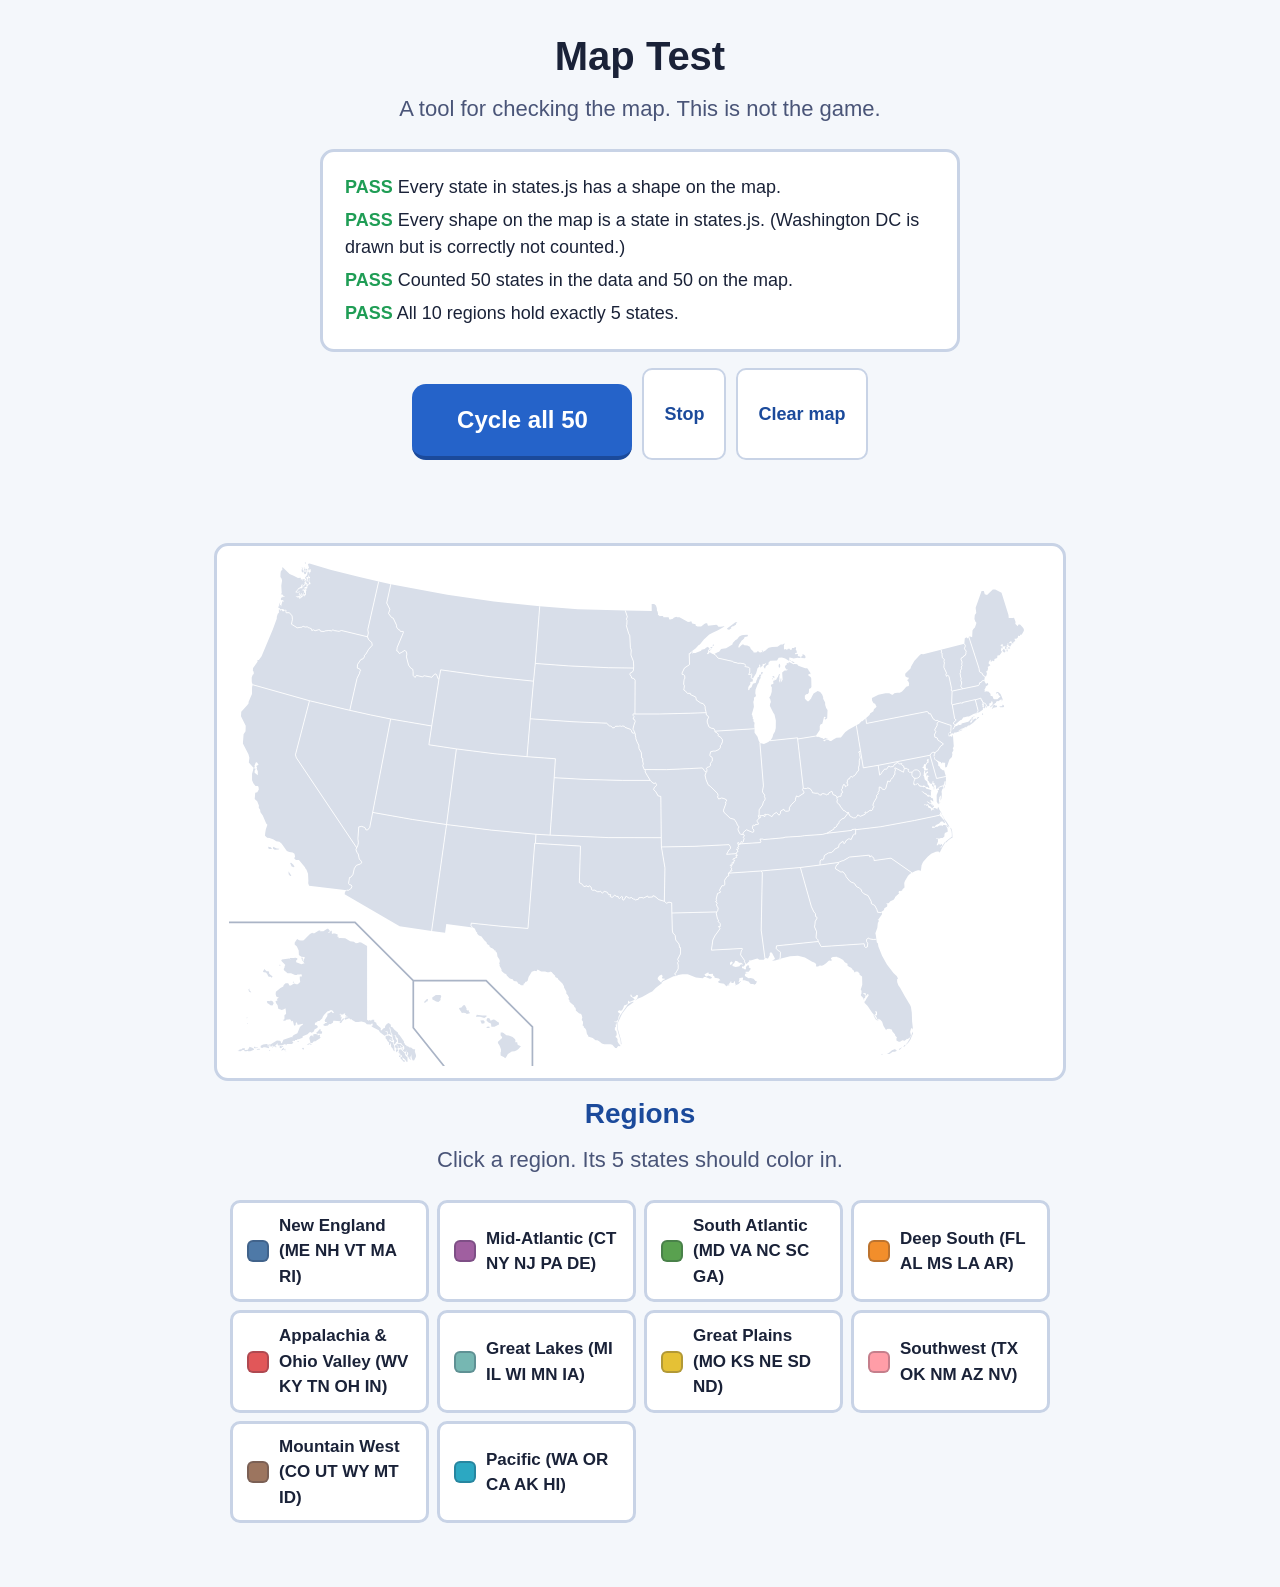
==== state-quest/map-test.html @ 5e663d62 "State Quest v1.0 - states and capitals study game A browser game for a 3rd-4th grader. Answer questi" ====
<!DOCTYPE html>
<html lang="en">
<head>
<meta charset="utf-8">
<title>Map Test - State Quest</title>
<meta name="viewport" content="width=device-width, initial-scale=1">

<!--
  MAP TEST  --  a tool, not part of the game

  Scott: double-click this file to check the map. Nothing here
  affects the game; index.html never loads this page.

  It answers three questions:
    1. Does every state in data/states.js have a shape on the map?
    2. Does every shape light up, one at a time, correctly?
    3. Does each region color the right 5 states?

  Use it again any time the map or data/states.js is edited.
-->

<link rel="stylesheet" href="css/style.css">
<style>
  /* A few styles just for this test page. */
  .test-bar {
    display: flex;
    flex-wrap: wrap;
    gap: 10px;
    justify-content: center;
    margin: 16px 0;
  }

  .now-showing {
    font-size: 34px;
    font-weight: 800;
    color: var(--blue-dark);
    min-height: 46px;
    margin: 8px 0 0;
  }

  .check-panel {
    text-align: left;
    max-width: 640px;
    margin: 0 auto 8px;
    background: var(--card);
    border: 3px solid var(--line);
    border-radius: var(--radius);
    padding: 16px 22px;
    font-size: 18px;
  }

  .check-line { margin: 6px 0; }
  .check-pass { color: var(--green); font-weight: 700; }
  .check-fail { color: var(--red);   font-weight: 700; }

  .region-grid {
    display: grid;
    grid-template-columns: repeat(auto-fit, minmax(190px, 1fr));
    gap: 8px;
    max-width: 820px;
    margin: 0 auto;
  }

  .region-test-button {
    font: inherit;
    font-size: 17px;
    font-weight: 600;
    display: flex;
    align-items: center;
    gap: 10px;
    background: var(--card);
    border: 3px solid var(--line);
    border-radius: 10px;
    padding: 10px 14px;
    cursor: pointer;
    text-align: left;
    color: var(--ink);
  }

  .region-test-button:hover { border-color: var(--blue); }
</style>
</head>

<body>

<main class="app">

  <h1 style="font-size:40px;">Map Test</h1>
  <p class="lead">A tool for checking the map. This is not the game.</p>

  <!-- Question 1: does the data match the map? -->
  <div class="check-panel" id="check-panel"></div>

  <!-- Question 2: does every state light up? -->
  <div class="test-bar">
    <button type="button" id="cycle-button" class="big-button">Cycle all 50</button>
    <button type="button" id="stop-button" class="small-button">Stop</button>
    <button type="button" id="clear-button" class="small-button">Clear map</button>
  </div>

  <p class="now-showing" id="now-showing">&nbsp;</p>

  <div class="map-frame" id="map-here"></div>

  <!-- Question 3: does each region color the right states? -->
  <h2 style="font-size:28px;">Regions</h2>
  <p class="lead">Click a region. Its 5 states should color in.</p>
  <div class="region-grid" id="region-grid"></div>

</main>

<!-- Same load order as index.html. Phaser is not needed here. -->
<script src="data/config.js"></script>
<script src="data/states.js"></script>
<script src="assets/map/us-states-inline.js"></script>
<script src="js/map.js"></script>

<script>
/* ============================================================
   THE TESTS
   ============================================================ */

// Put the map on the page.
USMap.mountInto(document.getElementById("map-here"));

/* ---- Question 1: data and map agree ---------------------- */

function runChecks() {
  const panel = document.getElementById("check-panel");
  const onMap = USMap.getAbbrs();          // the 50 the map knows, no DC
  const results = [];

  // Every state in the data has a shape on the map.
  const missing = QUIZ_DATA.items
    .filter(function (item) { return !USMap.getShape(item.abbr); })
    .map(function (item) { return item.name + " (" + item.abbr + ")"; });

  results.push({
    ok: missing.length === 0,
    good: "Every state in states.js has a shape on the map.",
    bad: "MISSING from the map: " + missing.join(", ")
  });

  // Every shape on the map is a state in the data.
  const known = QUIZ_DATA.items.map(function (item) { return item.abbr; });
  const extra = onMap.filter(function (abbr) {
    return known.indexOf(abbr) === -1;
  });

  results.push({
    ok: extra.length === 0,
    good: "Every shape on the map is a state in states.js."
        + " (Washington DC is drawn but is correctly not counted.)",
    bad: "On the map but NOT in states.js: " + extra.join(", ")
  });

  // There are exactly 50.
  results.push({
    ok: onMap.length === 50 && QUIZ_DATA.items.length === 50,
    good: "Counted 50 states in the data and 50 on the map.",
    bad: "Count is wrong: " + QUIZ_DATA.items.length + " in the data, "
       + onMap.length + " on the map."
  });

  // Every region has 5 states, per the spec.
  const perRegion = {};
  QUIZ_DATA.items.forEach(function (item) {
    perRegion[item.region] = (perRegion[item.region] || 0) + 1;
  });
  const oddRegions = Object.keys(perRegion).filter(function (key) {
    return perRegion[key] !== 5;
  });

  results.push({
    ok: oddRegions.length === 0,
    good: "All 10 regions hold exactly 5 states.",
    bad: "Regions without 5 states: " + oddRegions.map(function (key) {
      return QUIZ_DATA.regions[key] + " has " + perRegion[key];
    }).join(", ")
  });

  panel.innerHTML = "";
  results.forEach(function (result) {
    const line = document.createElement("p");
    line.className = "check-line";
    line.innerHTML = result.ok
      ? '<span class="check-pass">PASS</span> ' + result.good
      : '<span class="check-fail">FAIL</span> ' + result.bad;
    panel.appendChild(line);
  });

  // Also print it, so the results can be copied out of the console.
  const failures = results.filter(function (r) { return !r.ok; });
  if (failures.length === 0) {
    console.log("[map-test] all checks passed.");
  } else {
    failures.forEach(function (r) { console.error("[map-test] " + r.bad); });
  }
}

/* ---- Question 2: light up all 50, one at a time ---------- */

let cycleTimer = null;

function stopCycle() {
  if (cycleTimer) {
    clearInterval(cycleTimer);
    cycleTimer = null;
  }
}

function startCycle() {
  stopCycle();

  const states = QUIZ_DATA.items;
  let index = 0;
  const seen = [];

  showName("");

  cycleTimer = setInterval(function () {
    if (index >= states.length) {
      stopCycle();
      showName("Done - " + seen.length + " states shown");
      console.log("[map-test] cycled through:", seen.join(" "));
      return;
    }

    const state = states[index];
    USMap.highlight(state.abbr);
    showName(state.name + "  —  " + state.abbr);
    seen.push(state.abbr);
    index++;
  }, 400);
}

function showName(text) {
  document.getElementById("now-showing").textContent = text || " ";
}

/* ---- Question 3: one region at a time -------------------- */

function buildRegionButtons() {
  const grid = document.getElementById("region-grid");

  Object.keys(QUIZ_DATA.regions).forEach(function (key) {
    const regionNumber = parseInt(key, 10);

    const abbrs = QUIZ_DATA.items
      .filter(function (item) { return item.region === regionNumber; })
      .map(function (item) { return item.abbr; });

    const btn = document.createElement("button");
    btn.type = "button";
    btn.className = "region-test-button";

    const swatch = document.createElement("span");
    swatch.className = "region-swatch region-swatch-" + regionNumber;
    btn.appendChild(swatch);

    const text = document.createElement("span");
    text.textContent = QUIZ_DATA.regions[key] + " (" + abbrs.join(" ") + ")";
    btn.appendChild(text);

    btn.addEventListener("click", function () {
      stopCycle();
      USMap.clearAll();
      USMap.setRegionTint(abbrs, regionNumber);
      showName(QUIZ_DATA.regions[key] + "  —  " + abbrs.join(" "));
    });

    grid.appendChild(btn);
  });
}

/* ---- Wire up the buttons --------------------------------- */

document.getElementById("cycle-button").addEventListener("click", startCycle);

document.getElementById("stop-button").addEventListener("click", function () {
  stopCycle();
});

document.getElementById("clear-button").addEventListener("click", function () {
  stopCycle();
  USMap.clearAll();
  showName("");
});

runChecks();
buildRegionButtons();
</script>

</body>
</html>
---- state-quest/css/style.css ----
/* ============================================================
   STATE QUEST - Styles
   ============================================================

   Design rules from the spec (Section 11):
     - Big readable text, never smaller than 18px
     - Big buttons that are easy to click
     - High contrast, friendly rounded corners
     - No web fonts: they would need the internet. The font
       stack below uses fonts already on the computer.
   ============================================================ */

/* --- Colors and sizes in one place, easy to change --- */
:root {
  --ink:        #1a2238;   /* main text */
  --ink-soft:   #4a5578;   /* quieter text */
  --paper:      #f4f7fb;   /* page background */
  --card:       #ffffff;   /* panels and buttons */
  --line:       #c8d3e6;   /* borders */

  --blue:       #2563c9;   /* main action color */
  --blue-dark:  #1b4a9b;
  --green:      #1f9d55;   /* correct answers */
  --red:        #d64545;   /* wrong answers */
  --gold:       #f0a500;   /* coins, high scores */

  --radius:     14px;
  --shadow:     0 2px 0 rgba(26, 34, 56, 0.15);

  /* --- The map ---
     Scott: these are the map's colors. Change a value here and the
     map changes everywhere it appears. Nothing else needs editing. */

  --map-land:      #d8dee9;   /* a state nobody has picked */
  --map-border:    #ffffff;   /* the lines between states */
  --map-outline:   #6b7794;   /* thin edge drawn around a colored state */
  --map-highlight: #f0a500;   /* "THIS is the state we are asking about" */

  /* One color per region, 1 to 10. They are deliberately different
     from each other so two regions next to each other never look
     the same. The matching dot on the region checkbox uses these too. */

  --region-1:  #4e79a7;   /* New England ............ blue   */
  --region-2:  #a05fa0;   /* Mid-Atlantic ........... purple */
  --region-3:  #59a14f;   /* South Atlantic ......... green  */
  --region-4:  #f28e2b;   /* Deep South ............. orange */
  --region-5:  #e15759;   /* Appalachia & Ohio Valley  red   */
  --region-6:  #76b7b2;   /* Great Lakes ............ teal   */
  --region-7:  #e5c135;   /* Great Plains ........... yellow */
  --region-8:  #ff9da7;   /* Southwest .............. pink   */
  --region-9:  #9c755f;   /* Mountain West .......... brown  */
  --region-10: #2ca8c2;   /* Pacific ................ cyan   */
}

* {
  box-sizing: border-box;
}

/* Anything marked "hidden" in the HTML really is hidden.
   Without this, a rule further down that sets "display" on an
   element would quietly bring it back on screen. */
[hidden] {
  display: none !important;
}

body {
  margin: 0;
  padding: 0;
  background: var(--paper);
  color: var(--ink);
  font-family: "Segoe UI", Verdana, Geneva, sans-serif;
  font-size: 20px;          /* spec asks for 18px minimum */
  line-height: 1.5;
}

/* ============================================================
   SCREENS
   Every screen lives in the page at once. Only the one with
   "is-active" is shown. main.js moves that class around.
   ============================================================ */

.screen {
  display: none;
}

.screen.is-active {
  display: block;
  animation: fade-in 0.18s ease-out;
}

@keyframes fade-in {
  from { opacity: 0; transform: translateY(6px); }
  to   { opacity: 1; transform: none; }
}

/* Headings get focus when a screen opens; hide the focus ring on them
   since the outline around a whole title looks like a mistake. */
h1:focus, h2:focus {
  outline: none;
}

.app {
  max-width: 900px;
  margin: 0 auto;
  padding: 32px 24px 64px;
  text-align: center;
}

h1, h2 {
  margin: 0 0 12px;
  line-height: 1.2;
}

.title-big {
  font-size: 64px;
  color: var(--blue-dark);
  letter-spacing: -1px;
  margin-top: 40px;
}

h2 {
  font-size: 38px;
  color: var(--blue-dark);
}

.lead {
  font-size: 22px;
  color: var(--ink-soft);
  margin: 0 0 24px;
}

.stub-note {
  font-size: 17px;
  color: var(--ink-soft);
  font-style: italic;
  margin: 24px 0;
}

/* ============================================================
   BUTTONS
   ============================================================ */

.big-button {
  font: inherit;
  font-size: 24px;
  font-weight: 700;
  color: #fff;
  background: var(--blue);
  border: none;
  border-bottom: 4px solid var(--blue-dark);
  border-radius: var(--radius);
  padding: 18px 44px;
  margin-top: 16px;
  cursor: pointer;
  min-width: 220px;
}

.big-button:hover:not(:disabled) {
  background: var(--blue-dark);
}

/* Pressing the button nudges it down, like a real key */
.big-button:active:not(:disabled) {
  transform: translateY(3px);
  border-bottom-width: 1px;
}

.big-button:disabled {
  background: #b9c3d6;
  border-bottom-color: #96a2b8;
  cursor: not-allowed;
}

.small-button {
  font: inherit;
  font-size: 18px;
  font-weight: 600;
  color: var(--blue-dark);
  background: var(--card);
  border: 2px solid var(--line);
  border-radius: 10px;
  padding: 10px 20px;
  cursor: pointer;
}

.small-button:hover {
  border-color: var(--blue);
}

/* Clear keyboard focus ring everywhere (accessibility) */
button:focus-visible,
input:focus-visible {
  outline: 3px solid var(--gold);
  outline-offset: 2px;
}

/* --- Corner buttons (Back, mute) --- */

.corner-button {
  position: fixed;
  top: 16px;
  font: inherit;
  font-size: 18px;
  font-weight: 600;
  background: var(--card);
  color: var(--ink);
  border: 2px solid var(--line);
  border-radius: 10px;
  padding: 10px 16px;
  cursor: pointer;
  z-index: 10;
}

.corner-button:hover {
  border-color: var(--blue);
}

.back-button { left: 16px; }

.mute-button {
  right: 16px;
  font-size: 22px;
  line-height: 1;
  padding: 10px 14px;
}

/* ============================================================
   MODE SELECT
   ============================================================ */

.mode-list {
  display: grid;
  grid-template-columns: repeat(auto-fit, minmax(260px, 1fr));
  gap: 14px;
  margin-top: 8px;
  text-align: left;
}

.mode-button {
  font: inherit;
  display: flex;
  flex-direction: column;
  gap: 4px;
  background: var(--card);
  border: 3px solid var(--line);
  border-radius: var(--radius);
  padding: 18px 20px;
  cursor: pointer;
  text-align: left;
  color: var(--ink);
}

.mode-button:hover:not(:disabled) {
  border-color: var(--blue);
  transform: translateY(-2px);
}

.mode-name {
  font-size: 21px;
  font-weight: 700;
  color: var(--blue-dark);
}

.mode-blurb {
  font-size: 17px;
  color: var(--ink-soft);
}

/* "Coming Soon" modes: visibly there, clearly not ready yet */
.mode-button.is-locked {
  background: #eef1f6;
  border-color: #dde3ed;
  color: #9aa5b8;
  cursor: not-allowed;
}

.mode-button.is-locked .mode-name {
  color: #9aa5b8;
}

.mode-tag {
  font-size: 14px;
  font-weight: 700;
  text-transform: uppercase;
  letter-spacing: 0.06em;
  color: #8b95a8;
  margin-top: 2px;
}

/* ============================================================
   REGION SELECT
   ============================================================ */

.region-actions {
  display: flex;
  gap: 10px;
  justify-content: center;
  margin-bottom: 16px;
}

.region-list {
  display: grid;
  grid-template-columns: repeat(auto-fit, minmax(280px, 1fr));
  gap: 10px;
  text-align: left;
}

.region-item {
  display: flex;
  align-items: center;
  gap: 12px;
  background: var(--card);
  border: 3px solid var(--line);
  border-radius: 12px;
  padding: 10px 16px;
  cursor: pointer;
}

/* A ticked region stands out even before you look at the map. */
.region-item:has(input:checked) {
  border-color: var(--blue);
  background: #eef4ff;
}

.region-item:hover {
  border-color: var(--blue);
}

/* Big, easy-to-hit checkboxes */
.region-item input[type="checkbox"] {
  width: 26px;
  height: 26px;
  accent-color: var(--blue);
  cursor: pointer;
  flex: none;
}

.region-name {
  font-size: 20px;
  font-weight: 600;
  flex: 1;
}

.region-count {
  font-size: 16px;
  color: var(--ink-soft);
  white-space: nowrap;
}

.region-summary {
  font-size: 20px;
  font-weight: 600;
  color: var(--blue-dark);
  margin: 8px 0 0;
  min-height: 30px;
}

/* ============================================================
   THE MAP
   ============================================================

   The map is one picture made of 50 separate shapes. Coloring a
   state means adding a class to its shape (js/map.js does that);
   the rules below decide what each class looks like.
   ============================================================ */

/* The box the map sits in. */
.map-frame {
  background: var(--card);
  border: 3px solid var(--line);
  border-radius: var(--radius);
  padding: 12px;
  margin: 16px 0;
}

.us-map {
  display: block;
  width: 100%;
  height: auto;
  max-height: 62vh;      /* so the map never pushes the buttons off screen */
}

/* On the Pick Your Regions screen the map is only a preview, so it is
   kept smaller. Otherwise the "Start Round" button ends up below the
   bottom of the window and a kid has to go hunting for it. */
#region-map-preview {
  padding: 8px;
}

#region-map-preview .us-map {
  max-height: 38vh;
}

/* Same on the quiz screen: the four answer buttons sit under the map
   and all of them have to be reachable without scrolling. */
#quiz-map {
  padding: 8px;
  margin: 12px 0 0;
}

#quiz-map .us-map {
  max-height: 38vh;
}

/* --- The 50 states, plain and unpicked --- */
.us-map-state {
  fill: var(--map-land);
}

/* --- The white lines between states ---
   These are drawn ON TOP of the states. Without pointer-events:none
   they would swallow mouse clicks meant for the state underneath,
   which matters for the click-the-state modes later on. */
.us-map-borders {
  fill: none;
  stroke: var(--map-border);
  stroke-width: 1;
  pointer-events: none;
}

/* The thin boxes around the Alaska and Hawaii insets. */
.us-map-separator {
  fill: none;
  stroke: #aab4c6;
  stroke-width: 2;
  pointer-events: none;
}

/* The dot marking Washington DC. It is drawn so the map looks
   right, but it is never an answer and never clickable. */
.us-map-dc-dot {
  fill: var(--map-land);
  stroke: var(--map-border);
  stroke-width: 1;
}

.us-map-inert {
  pointer-events: none;
}

/* --- The quiz highlight: the state being asked about --- */
.us-map-state.is-highlight {
  fill: var(--map-highlight);
  stroke: var(--map-outline);
  stroke-width: 1.2;
}

/* The "look here" ring drawn around the state being asked about.
   Small states like Rhode Island are almost invisible when they are
   just colored in, so the ring is what actually points at them. */
.us-map-ring {
  fill: none;
  stroke: var(--ink);
  stroke-width: 2.5;
  stroke-dasharray: 7 5;
  pointer-events: none;
  animation: ring-spin 12s linear infinite;
  transform-box: fill-box;
  transform-origin: center;
}

@keyframes ring-spin {
  to { stroke-dashoffset: -120; }
}

@media (prefers-reduced-motion: reduce) {
  .us-map-ring { animation: none; }
}

/* The state turns green when the answer is right, or when the
   answer is being shown after two misses. */
.us-map-state.is-correct {
  fill: var(--green);
  stroke: var(--map-outline);
  stroke-width: 1.2;
}

/* Not used by Mode 1 (a wrong PICK is what turns red, not the map),
   but the click-the-map modes in Phase 6 need it. */
.us-map-state.is-wrong {
  fill: var(--red);
  stroke: var(--map-outline);
  stroke-width: 1.2;
}

/* --- Region tints on the Pick Your Regions screen ---
   Each picked region paints its states its own color. */
.us-map-state.region-1  { fill: var(--region-1);  }
.us-map-state.region-2  { fill: var(--region-2);  }
.us-map-state.region-3  { fill: var(--region-3);  }
.us-map-state.region-4  { fill: var(--region-4);  }
.us-map-state.region-5  { fill: var(--region-5);  }
.us-map-state.region-6  { fill: var(--region-6);  }
.us-map-state.region-7  { fill: var(--region-7);  }
.us-map-state.region-8  { fill: var(--region-8);  }
.us-map-state.region-9  { fill: var(--region-9);  }
.us-map-state.region-10 { fill: var(--region-10); }

/* A tinted state gets a thin dark edge so small states like Rhode
   Island and Delaware are still visible once they are colored. */
.us-map-state[class*="region-"] {
  stroke: var(--map-outline);
  stroke-width: 0.8;
}

/* Colors fade in rather than snapping, which reads as friendlier.
   Turned off for anyone who asked their computer for less motion. */
.us-map-state {
  transition: fill 0.18s ease-out;
}

@media (prefers-reduced-motion: reduce) {
  .us-map-state { transition: none; }
  .screen.is-active { animation: none; }
}

/* --- The colored dot on each region checkbox ---
   This is the map's key: the dot next to "New England" is the same
   color New England turns on the map. */
.region-swatch {
  width: 22px;
  height: 22px;
  border-radius: 6px;
  border: 2px solid rgba(26, 34, 56, 0.25);
  flex: none;
}

.region-swatch-1  { background: var(--region-1);  }
.region-swatch-2  { background: var(--region-2);  }
.region-swatch-3  { background: var(--region-3);  }
.region-swatch-4  { background: var(--region-4);  }
.region-swatch-5  { background: var(--region-5);  }
.region-swatch-6  { background: var(--region-6);  }
.region-swatch-7  { background: var(--region-7);  }
.region-swatch-8  { background: var(--region-8);  }
.region-swatch-9  { background: var(--region-9);  }
.region-swatch-10 { background: var(--region-10); }

/* ============================================================
   PLACEHOLDER BOXES (replaced in later phases)
   ============================================================ */

.map-placeholder,
.runner-placeholder {
  margin: 20px 0;
  padding: 40px 20px;
  background: #e8edf5;
  border: 3px dashed var(--line);
  border-radius: var(--radius);
  color: var(--ink-soft);
  font-size: 17px;
  font-style: italic;
}

.runner-placeholder {
  min-height: 260px;
  display: flex;
  align-items: center;
  justify-content: center;
}

/* ============================================================
   THE BONUS ROUND (the running game)
   ============================================================ */

/* The box Phaser draws its canvas into.
   The shape is fixed to match the game's own 900x340, and Phaser is
   left to size the canvas itself. Forcing the canvas size from here
   instead fights Phaser's scaler and leaves a strip of empty sky
   below the ground. */
.runner-frame {
  aspect-ratio: 900 / 340;

  /* The running game is allowed to be wider than the rest of the app,
     which is capped at a comfortable reading width. Left at 900 it sits
     as a small panel with a lot of empty page under it; this lets it
     spread out and feel like a game. Same amount of world is visible
     either way - it is just drawn bigger. */
  width: min(1120px, 94vw);
  max-width: none;

  /* Centre it on the app's middle and let it spill out both sides.
     NOTE the single margin declaration: a later "margin: 12px auto"
     would quietly wipe out the margin-left and push the whole thing
     off to one side. */
  margin: 12px 0 12px 50%;
  transform: translateX(-50%);

  background: #dff1fb;
  border: 3px solid var(--line);
  border-radius: var(--radius);
  overflow: hidden;
  line-height: 0;      /* no stray gap under the canvas */
}

.runner-frame canvas {
  display: block;
}

/* The running game is the thing to look at, so the heading and the
   how-to line stay small and out of the way. */
.runner-title {
  font-size: 28px;
  margin-bottom: 4px;
}

.runner-howto {
  font-size: 18px;
  margin-bottom: 0;
}

/* ============================================================
   QUIZ HUD
   ============================================================ */

.hud {
  display: flex;
  justify-content: space-between;
  align-items: center;
  gap: 16px;
  background: var(--card);
  border: 3px solid var(--line);
  border-radius: 12px;
  padding: 12px 20px;
  margin-bottom: 24px;
  font-size: 19px;
}

.hud-item strong {
  color: var(--blue-dark);
  font-size: 22px;
}

/* --- Backspaces left on this spelling question ---
   One arrow per fix remaining; a used one fades to a dot. When they
   run out the whole thing turns red, because the next mistake ends
   the question. */

.hud-backspaces {
  display: flex;
  align-items: center;
  gap: 4px;
}

.hud-label {
  font-size: 17px;
  color: var(--ink-soft);
  margin-right: 4px;
}

.backspace-mark {
  font-size: 22px;
  font-weight: 800;
  line-height: 1;
  color: var(--blue-dark);
  min-width: 15px;
  text-align: center;
}

.backspace-mark.is-spent {
  color: #c2cada;
}

.hud-backspaces.is-empty .hud-label,
.hud-backspaces.is-empty .backspace-mark {
  color: var(--red);
}

/* ============================================================
   QUIZ: THE ANSWER BUTTONS
   ============================================================ */

/* Four big buttons in two rows of two - a steady, predictable shape
   so the eye always knows where the four answers are. On a narrow
   window they stack into one column instead. */
.choice-list {
  display: grid;
  grid-template-columns: 1fr 1fr;
  gap: 12px;
  margin-top: 16px;
}

@media (max-width: 620px) {
  .choice-list { grid-template-columns: 1fr; }
}

.choice-button {
  font: inherit;
  font-size: 24px;
  font-weight: 700;
  display: flex;
  align-items: center;
  gap: 14px;
  background: var(--card);
  color: var(--ink);
  border: 3px solid var(--line);
  border-bottom-width: 5px;
  border-radius: var(--radius);
  padding: 16px 20px;
  cursor: pointer;
  text-align: left;
}

.choice-button:hover:not(:disabled) {
  border-color: var(--blue);
  transform: translateY(-2px);
}

.choice-button:active:not(:disabled) {
  transform: translateY(2px);
  border-bottom-width: 3px;
}

/* The little number in front. Pressing that key picks the answer. */
.choice-key {
  font-size: 18px;
  font-weight: 800;
  color: var(--ink-soft);
  background: var(--paper);
  border-radius: 8px;
  padding: 4px 12px;
  flex: none;
}

.choice-text {
  flex: 1;
}

/* --- Right answer --- */
.choice-button.is-correct {
  background: var(--green);
  border-color: #17703c;
  color: #fff;
}

.choice-button.is-correct .choice-key {
  background: #17703c;
  color: #fff;
}

/* --- Wrong pick: goes red, then stays greyed out and dead --- */
.choice-button.is-wrong {
  background: var(--red);
  border-color: #a92f2f;
  color: #fff;
  animation: shake 0.3s ease-in-out;
}

.choice-button.is-wrong .choice-key {
  background: #a92f2f;
  color: #fff;
}

/* A used-up or locked button. The wrong one keeps its red while it
   fades back, so it is clear WHICH one was ruled out. */
.choice-button:disabled {
  cursor: not-allowed;
  opacity: 0.55;
}

.choice-button:disabled:not(.is-correct):not(.is-wrong) {
  background: #eef1f6;
  color: #8b95a8;
}

@keyframes shake {
  0%, 100% { transform: translateX(0); }
  25%      { transform: translateX(-6px); }
  75%      { transform: translateX(6px); }
}

@media (prefers-reduced-motion: reduce) {
  .choice-button.is-wrong { animation: none; }
  .choice-button:hover:not(:disabled),
  .choice-button:active:not(:disabled) { transform: none; }
}

/* ============================================================
   QUIZ: SPELLING IT OUT (Modes 2 and 3)
   ============================================================ */

.typing-area {
  margin-top: 18px;
  position: relative;
}

/* One box per letter. */
.letter-row {
  display: flex;
  flex-wrap: wrap;
  justify-content: center;
  gap: 6px;
  min-height: 62px;
}

.letter-box {
  font-size: 32px;
  font-weight: 800;
  font-family: "Consolas", "Courier New", monospace;
  width: 42px;
  height: 56px;
  display: flex;
  align-items: center;
  justify-content: center;
  border-radius: 8px;
  background: var(--card);
  border: 3px solid var(--line);
  border-bottom-width: 5px;
  color: var(--ink);
}

/* A letter still to be typed: an empty box with a dash in it. */
.letter-box.is-blank::after {
  content: "";
  width: 20px;
  height: 4px;
  background: var(--line);
  border-radius: 2px;
}

/* The box the next letter goes in. */
.letter-box.is-current {
  border-color: var(--blue);
  background: #f2f8ff;
}

/* A letter he has typed correctly. */
.letter-box.is-filled {
  background: #e7f3ff;
  border-color: var(--blue);
  color: var(--blue-dark);
}

/* The gap between words, filled in for free in Mode 2. */
.letter-box.is-space {
  background: none;
  border: none;
  width: 22px;
}

/* The wrong letter, sitting there until Backspace takes it away. */
.letter-box.is-wrong {
  background: var(--red);
  border-color: #a92f2f;
  color: #fff;
}

/* Mode 3 has no boxes to type into, so a blinking bar shows the spot. */
.letter-caret {
  width: 4px;
  height: 44px;
  align-self: center;
  background: var(--blue);
  border-radius: 2px;
  animation: caret-blink 1.1s step-end infinite;
}

@keyframes caret-blink {
  50% { opacity: 0; }
}

.letter-row.is-shaking {
  animation: shake 0.3s ease-in-out;
}

/* "Press Backspace to fix it." Keeps its height when empty. */
.typing-hint {
  font-size: 18px;
  font-weight: 700;
  color: var(--red);
  margin: 10px 0 0;
  min-height: 27px;
}

/* --- The capitalization reminder --- */
.typing-tooltip {
  font-size: 19px;
  font-weight: 700;
  color: #7a4a00;
  background: #fff3d6;
  border: 3px solid var(--gold);
  border-radius: 12px;
  padding: 12px 20px;
  margin: 0 auto 14px;
  max-width: 520px;
  animation: fade-in 0.2s ease-out;
}

/* --- The Skip button, which fades in after a few seconds --- */
.skip-button {
  margin-top: 12px;
  opacity: 0;
  transition: opacity 0.5s ease-in;
}

.skip-button.is-showing {
  opacity: 1;
}

@media (prefers-reduced-motion: reduce) {
  .letter-caret { animation: none; }
  .letter-row.is-shaking { animation: none; }
  .skip-button { transition: none; opacity: 1; }
  .typing-tooltip { animation: none; }
}

/* --- The message line under the buttons --- */
.quiz-feedback {
  font-size: 24px;
  font-weight: 700;
  color: var(--blue-dark);
  margin: 18px 0 0;
  min-height: 36px;   /* holds its height when empty, so nothing jumps */
}

/* --- Debug helper: shows the answer. Only with ?debug=1 --- */
.debug-answer {
  font-size: 16px;
  font-weight: 700;
  color: #8a6d00;
  background: #fff6d9;
  border: 2px dashed var(--gold);
  border-radius: 8px;
  display: inline-block;
  padding: 6px 14px;
  margin: 14px 0 0;
}

/* ============================================================
   RESULTS TABLE
   ============================================================ */

.score-table {
  width: 100%;
  max-width: 460px;
  margin: 24px auto;
  border-collapse: collapse;
  font-size: 21px;
}

.score-table td {
  padding: 12px 18px;
  border-bottom: 2px solid var(--line);
  text-align: left;
}

.score-table td:last-child {
  text-align: right;
  font-weight: 700;
  font-variant-numeric: tabular-nums;
}

.score-table .score-total td {
  font-size: 26px;
  font-weight: 800;
  color: var(--blue-dark);
  border-bottom: none;
  border-top: 4px solid var(--blue-dark);
  padding-top: 16px;
}

/* ============================================================
   HIGH SCORES
   ============================================================ */

/* --- The "you made the top ten" name box --- */

.name-entry {
  background: #fff8e4;
  border: 3px solid var(--gold);
  border-radius: var(--radius);
  padding: 20px;
  margin: 24px auto;
  max-width: 480px;
}

.name-entry-title {
  font-size: 26px;
  font-weight: 800;
  color: #8a6d00;
  margin: 0 0 10px;
}

.name-entry-label {
  display: block;
  font-size: 19px;
  font-weight: 600;
  margin-bottom: 8px;
}

.name-input {
  font: inherit;
  font-size: 26px;
  font-weight: 700;
  text-align: center;
  width: 100%;
  max-width: 300px;
  padding: 12px 16px;
  border: 3px solid var(--line);
  border-radius: 10px;
  background: var(--card);
  color: var(--ink);
}

.name-input:focus {
  border-color: var(--blue);
}

.name-hint {
  font-size: 16px;
  color: var(--ink-soft);
  margin: 8px 0 4px;
  min-height: 22px;
}

/* --- The table of best scores --- */

.high-scores {
  margin: 24px 0;
}

.scores-title {
  font-size: 26px;
  color: var(--blue-dark);
  margin: 0 0 12px;
}

.scores-table {
  width: 100%;
  max-width: 720px;
  margin: 0 auto;
  border-collapse: collapse;
  font-size: 17px;
}

.scores-table th {
  font-size: 15px;
  text-transform: uppercase;
  letter-spacing: 0.05em;
  color: var(--ink-soft);
  text-align: left;
  padding: 8px 10px;
  border-bottom: 3px solid var(--line);
}

.scores-table td {
  padding: 9px 10px;
  border-bottom: 2px solid var(--line);
  text-align: left;
}

/* Score column reads as a number, so line the digits up. */
.scores-table td:nth-child(3),
.scores-table th:nth-child(3) {
  font-weight: 800;
  font-variant-numeric: tabular-nums;
}

/* The row just added - so he can find himself straight away. */
.scores-table tr.is-you td {
  background: #fff3d6;
  font-weight: 800;
  color: #7a4a00;
}

/* ============================================================
   CONFETTI (a new high score)
   ============================================================ */

.confetti {
  position: fixed;
  inset: 0;
  pointer-events: none;   /* never gets in the way of a click */
  overflow: hidden;
  z-index: 30;
}

.confetti span {
  position: absolute;
  top: -20px;
  width: 12px;
  height: 12px;
  border-radius: 2px;
  animation: confetti-fall 2.2s ease-in forwards;
}

@keyframes confetti-fall {
  to {
    transform: translateY(105vh) rotate(540deg);
    opacity: 0;
  }
}

@media (prefers-reduced-motion: reduce) {
  .confetti { display: none; }
}

/* ============================================================
   DEBUG BADGE (only with ?debug=1)
   ============================================================ */

.debug-badge {
  position: fixed;
  bottom: 12px;
  left: 12px;
  background: var(--gold);
  color: #2b1e00;
  font-size: 14px;
  font-weight: 800;
  letter-spacing: 0.08em;
  padding: 6px 12px;
  border-radius: 8px;
  z-index: 20;
}
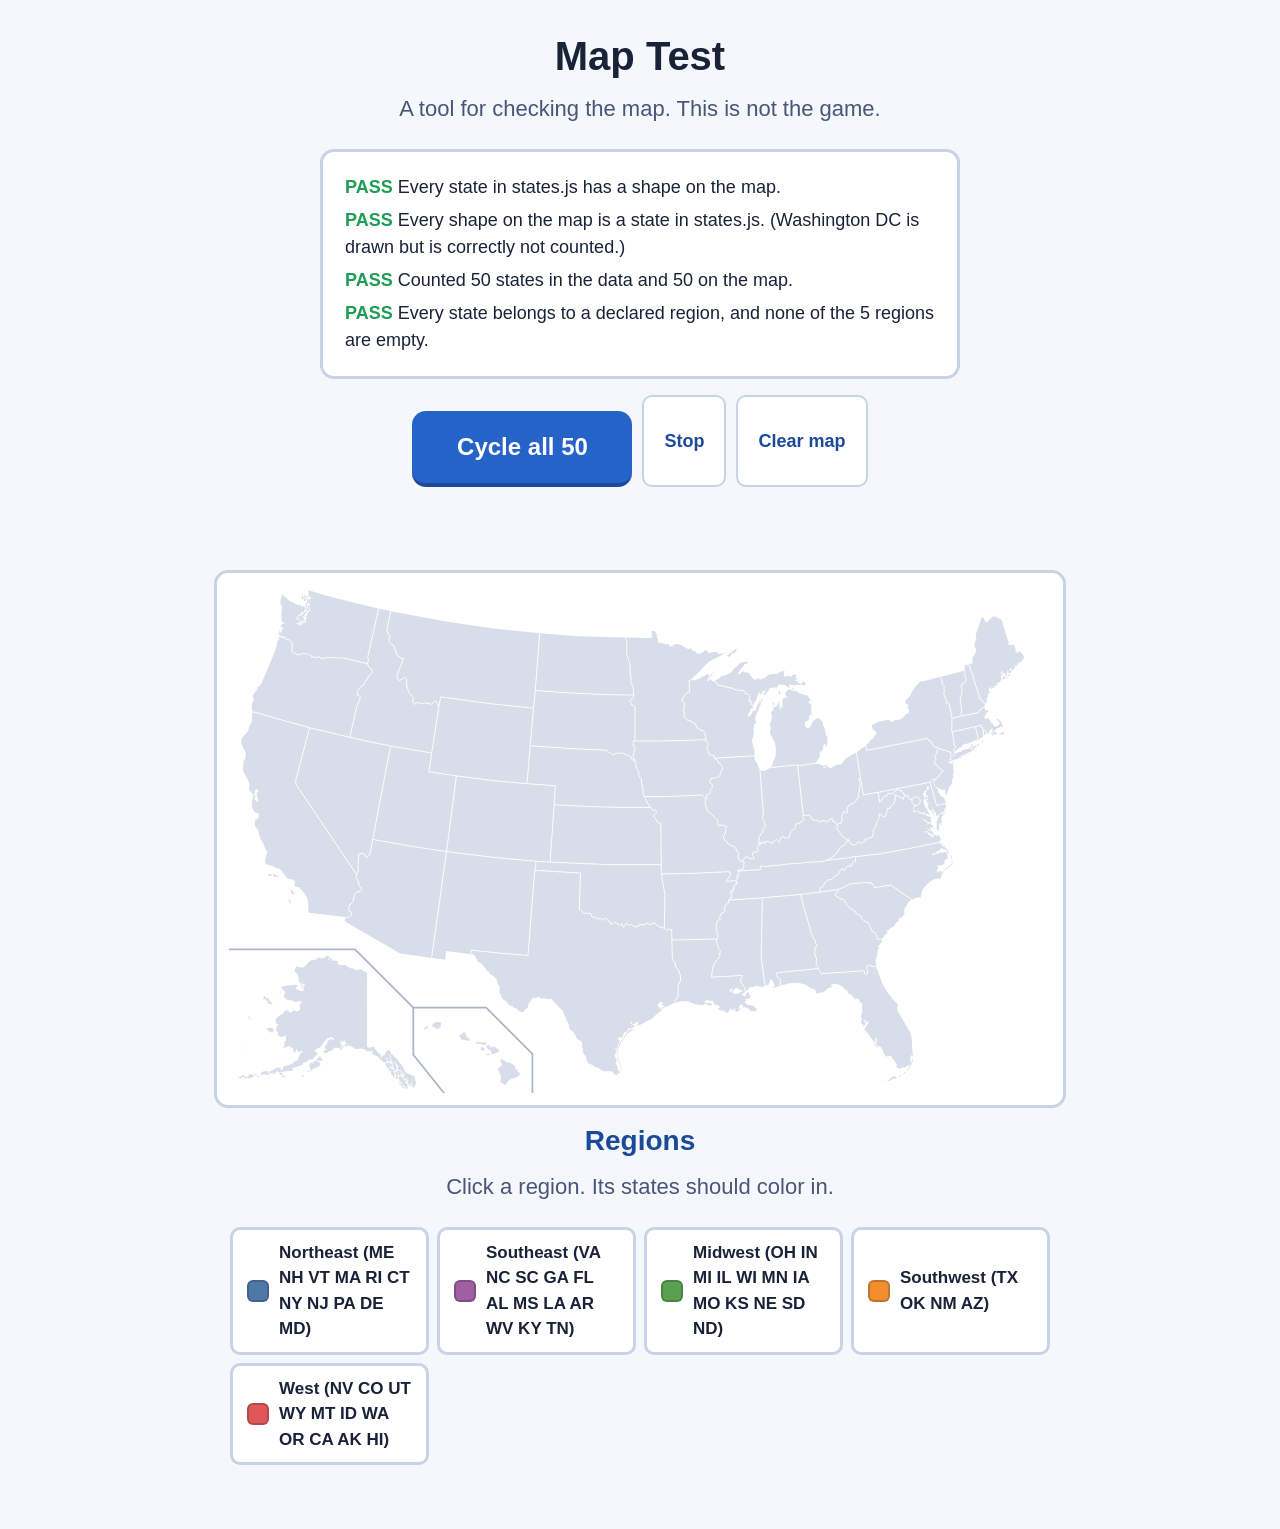
==== commit 5a23dff6: "Fix gate1.py for the 5-region layout (Day 1, Session 1b) Replaces every hardcoded assumption tied to" ====
--- a/state-quest/map-test.html
+++ b/state-quest/map-test.html
@@ -8,13 +8,15 @@
 <!--
   MAP TEST  --  a tool, not part of the game
 
-  Scott: double-click this file to check the map. Nothing here
+  Double-click this file to check the map. Nothing here
   affects the game; index.html never loads this page.
 
   It answers three questions:
     1. Does every state in data/states.js have a shape on the map?
     2. Does every shape light up, one at a time, correctly?
-    3. Does each region color the right 5 states?
+    3. Does each region color the states that are really in it - and
+       does every state belong to a real region, with no region left
+       empty?
 
   Use it again any time the map or data/states.js is edited.
 -->
@@ -104,7 +106,7 @@
 
   <!-- Question 3: does each region color the right states? -->
   <h2 style="font-size:28px;">Regions</h2>
-  <p class="lead">Click a region. Its 5 states should color in.</p>
+  <p class="lead">Click a region. Its states should color in.</p>
   <div class="region-grid" id="region-grid"></div>
 
 </main>
@@ -162,21 +164,48 @@
        + onMap.length + " on the map."
   });
 
-  // Every region has 5 states, per the spec.
+  // Every state belongs to a region that is actually declared, and no
+  // declared region is left with nothing in it.
+  //
+  // This USED to insist that every region hold exactly 5 states. That
+  // was only ever true because the shipped data happened to be built
+  // that way - ten regions, five states apiece - not because the game
+  // needs it to be. The engine reads a region's size live wherever it
+  // matters (js/games.js), so regions of 4, 11, and 12 states all work
+  // fine, and this check was the one place still insisting otherwise.
+  // It went stale the day someone reorganized the regions to match a
+  // real school's lists, and would have gone stale again the next time
+  // regardless. What is still worth checking: a state pointing at a
+  // region number nobody declared (a typo), and a region declared with
+  // nothing in it (dead weight on the tick-box screen).
   const perRegion = {};
   QUIZ_DATA.items.forEach(function (item) {
     perRegion[item.region] = (perRegion[item.region] || 0) + 1;
   });
-  const oddRegions = Object.keys(perRegion).filter(function (key) {
-    return perRegion[key] !== 5;
+
+  const declaredRegions = Object.keys(QUIZ_DATA.regions);
+  const orphanRegionKeys = Object.keys(perRegion).filter(function (key) {
+    return declaredRegions.indexOf(key) === -1;
+  });
+  const emptyRegions = declaredRegions.filter(function (key) {
+    return !perRegion[key];
   });
 
   results.push({
-    ok: oddRegions.length === 0,
-    good: "All 10 regions hold exactly 5 states.",
-    bad: "Regions without 5 states: " + oddRegions.map(function (key) {
-      return QUIZ_DATA.regions[key] + " has " + perRegion[key];
-    }).join(", ")
+    ok: orphanRegionKeys.length === 0 && emptyRegions.length === 0,
+    good: "Every state belongs to a declared region, and none of the "
+        + declaredRegions.length + " regions are empty.",
+    bad: [
+      orphanRegionKeys.length
+        ? "states point at region(s) nobody declared: "
+          + orphanRegionKeys.join(", ")
+        : null,
+      emptyRegions.length
+        ? "declared but empty: " + emptyRegions.map(function (key) {
+            return QUIZ_DATA.regions[key];
+          }).join(", ")
+        : null
+    ].filter(function (line) { return line; }).join("; ")
   });
 
   panel.innerHTML = "";
--- a/state-quest/css/style.css
+++ b/state-quest/css/style.css
@@ -28,13 +28,15 @@
   --shadow:     0 2px 0 rgba(26, 34, 56, 0.15);
 
   /* --- The map ---
-     Scott: these are the map's colors. Change a value here and the
+     These are the map's colors. Change a value here and the
      map changes everywhere it appears. Nothing else needs editing. */
 
   --map-land:      #d8dee9;   /* a state nobody has picked */
   --map-border:    #ffffff;   /* the lines between states */
   --map-outline:   #6b7794;   /* thin edge drawn around a colored state */
   --map-highlight: #f0a500;   /* "THIS is the state we are asking about" */
+  --map-hover:     #bcc7d8;   /* the state under the mouse, in the click modes */
+  --map-backdrop:  #e7ebf2;   /* the neighbours in the zoom panel, kept quieter */
 
   /* One color per region, 1 to 10. They are deliberately different
      from each other so two regions next to each other never look
@@ -52,6 +54,47 @@
   --region-10: #2ca8c2;   /* Pacific ................ cyan   */
 }
 
+/* ============================================================
+   ONE COLOUR SCHEME PER GAME
+
+   Every colour above is a variable, and every rule below uses
+   the variable rather than the colour. So a whole new look is
+   these few lines: main.js puts the game's name on the <body>
+   and the page changes colour.
+
+   The point is not decoration. Two games that look alike are
+   two games you can start by mistake; two that do not, are
+   not. Which one you are in should be obvious from across the
+   room.
+   ============================================================ */
+
+/* The US game keeps the colours the game has always had:
+   blue and slate, like a school atlas. Written out here
+   anyway, so neither game is "the default" and adding a
+   third does not mean untangling which is which. */
+body[data-game="states"] {
+  --blue:      #2563c9;
+  --blue-dark: #1b4a9b;
+  --paper:     #f4f7fb;
+  --ink:       #1a2238;
+  --ink-soft:  #4a5578;
+  --line:      #c8d3e6;
+}
+
+/* The spelling game: warm greens and amber, nothing like the
+   atlas. Contrast is held to the same standard - the ink is
+   still nearly black on nearly white, and only the accents
+   move. */
+body[data-game="spelling"] {
+  --blue:      #1f7a4d;   /* the main action colour is green here */
+  --blue-dark: #155c39;
+  --paper:     #fbf7ef;
+  --ink:       #231d12;
+  --ink-soft:  #5c5140;
+  --line:      #ddd0b4;
+  --gold:      #d98324;
+}
+
 * {
   box-sizing: border-box;
 }
@@ -127,6 +170,14 @@
   font-size: 22px;
   color: var(--ink-soft);
   margin: 0 0 24px;
+}
+
+/* Which build this is, small and quiet at the foot of the title
+   screen. The number itself comes from data/config.js. */
+.version-tag {
+  font-size: 14px;
+  color: var(--ink-soft);
+  margin: 28px 0 0;
 }
 
 .stub-note {
@@ -236,6 +287,40 @@
   text-align: left;
 }
 
+/* --- Where the last four sit, once there is room for three columns ---
+
+   Modes 1 to 6 fill the first two rows on their own, three across.
+   The last four are PAIRS - 7 and 8 are the two abbreviation games,
+   9 and 10 are the two click-the-map games - so each pair gets a row
+   of its own, pushed out to the far columns with the middle left
+   empty. The gap down the middle is what makes them read as two
+   pairs instead of a run of four.
+
+     row 3    7  .  8
+     row 4    9  .  10
+
+   Only above 860px, which is the narrowest the page can be and still
+   fit three 260px columns. Below that the grid falls back to two
+   columns, then one, and every button flows in order as before -
+   holes in a single column of buttons would just look broken.
+
+   ALL OF THIS IS THE US GAME'S, and says so. It describes a grid of
+   exactly ten buttons in two pairs; the spelling game has two buttons
+   and would be pushed into rows 3 and 4 of a grid that has nothing in
+   rows 1 and 2. Hence body[data-game="states"] on every line. */
+@media (min-width: 860px) {
+  body[data-game="states"] .mode-list {
+    grid-template-columns: repeat(3, 1fr);
+  }
+
+  /* row / column. Named one by one rather than left to flow, so the
+     empty middle cells are on purpose and stay put. */
+  body[data-game="states"] .mode-button[data-mode="7"]  { grid-area: 3 / 1; }
+  body[data-game="states"] .mode-button[data-mode="8"]  { grid-area: 3 / 3; }
+  body[data-game="states"] .mode-button[data-mode="9"]  { grid-area: 4 / 1; }
+  body[data-game="states"] .mode-button[data-mode="10"] { grid-area: 4 / 3; }
+}
+
 .mode-button {
   font: inherit;
   display: flex;
@@ -400,6 +485,106 @@
 
 #quiz-map .us-map {
   max-height: 38vh;
+}
+
+/* In the click-the-map modes there are no answer buttons under the map,
+   so the map gets that room instead - taller, and wider than the 900px
+   the rest of the game is laid out in. js/quiz.js puts this class on for
+   the length of a click round and takes it off again afterwards.
+
+   Both limits are needed. Height alone does nothing on a wide screen and
+   width alone does nothing on a short one; whichever runs out first is
+   the one holding the map back. */
+body.is-map-click .app {
+  max-width: 1400px;
+}
+
+/* 52vh, not the 62vh a click mode could otherwise have. These modes put
+   the state's name in a big box ABOVE the map, and the "Not that one,
+   try again" line has to stay on screen below it. At 62vh that line
+   fell just under the bottom of the window on an ordinary 1366 x 768
+   laptop - the map looked splendid and the kid never saw the reply. */
+body.is-map-click #quiz-map .us-map {
+  max-height: 52vh;
+}
+
+/* --- The map, and the zoom panel beside it ---
+   Side by side, because the panel has to be big enough to be worth
+   having: enlarging Rhode Island in a corner of the map itself would
+   have meant covering Florida, and there is nowhere else on the map
+   with room. Off the click modes the panel is hidden and the map has
+   the row to itself, exactly as before. */
+.quiz-map-row {
+  display: flex;
+  align-items: flex-start;
+  gap: 16px;
+}
+
+#quiz-map {
+  flex: 1;
+  min-width: 0;
+}
+
+/* 420px is not a guess. The panel shows about 171 map units across, so
+   this is what makes Rhode Island - 14 of those units - land at about
+   32 pixels wide instead of the 11 it gets on the full map. Make the
+   panel narrower and RI goes straight back to being fiddly.
+
+   On a narrower window the panel gives up a little rather than a lot:
+   it is the thing being clicked, so it is the LAST thing that should
+   shrink. The floor of 360px keeps Rhode Island near 29px even then. */
+.zoom-frame {
+  flex: 0 0 clamp(360px, 40%, 420px);
+  padding: 8px 8px 10px;
+  margin: 12px 0 0;
+}
+
+.zoom-label {
+  font-size: 16px;
+  font-weight: 700;
+  color: var(--ink-soft);
+  margin: 2px 0 6px;
+}
+
+/* The lines between states are drawn at map scale. The panel is showing
+   a small piece of that map blown up, so at full width they come out
+   fat; this thins them back to about a pixel. */
+.us-map-zoom .us-map-borders {
+  stroke-width: 0.5;
+}
+
+/* The neighbouring states in the panel, drawn a shade paler so the six
+   it exists for are the ones your eye lands on. They are still just as
+   clickable as any other state.
+
+   The :not() pair keeps this out of the way of the answer colors: a
+   backdrop state that gets clicked and refused must still go red. */
+.us-map-backdrop .us-map-state:not(.is-wrong):not(.is-correct) {
+  fill: var(--map-backdrop);
+}
+
+.us-map-zoom {
+  max-height: none;
+}
+
+/* Below this there is genuinely not the width for two maps abreast, so
+   the panel goes under the map. It is the last resort, not the first:
+   stacked, the pair is taller than a window and the answer line ends up
+   below the fold, which side by side avoids even on a small laptop. The
+   map gives up height here to keep that as short as it can be. */
+@media (max-width: 800px) {
+  .quiz-map-row {
+    display: block;
+  }
+
+  body.is-map-click #quiz-map .us-map {
+    max-height: 34vh;
+  }
+
+  .zoom-frame {
+    max-width: 420px;
+    margin: 12px auto 0;
+  }
 }
 
 /* --- The 50 states, plain and unpicked --- */
@@ -436,6 +621,26 @@
 
 .us-map-inert {
   pointer-events: none;
+}
+
+/* --- The click-the-map modes (9 and 10) ---
+   js/map.js adds is-clickable while a click question is up, and takes
+   it off again afterwards, so the map only LOOKS clickable when it
+   really is. The mouse gets a pointer and the state under it lifts a
+   shade, which is what makes a small state findable before you click.
+
+   :not() is doing real work here. A hover rule counts more than a
+   plain .is-wrong rule, so without it a mouse resting on a state he
+   just got wrong would rub the red back out. */
+.us-map.is-clickable .us-map-state {
+  cursor: pointer;
+}
+
+.us-map.is-clickable
+  .us-map-state:not(.is-wrong):not(.is-correct):not(.us-map-inert):hover {
+  fill: var(--map-hover);
+  stroke: var(--map-outline);
+  stroke-width: 1.2;
 }
 
 /* --- The quiz highlight: the state being asked about --- */
@@ -897,14 +1102,341 @@
   opacity: 1;
 }
 
+/* ============================================================
+   QUIZ: THE HINT BUTTON (Modes 4, 5, 6 and 8)
+   ============================================================
+
+   Those modes light a state up and ask for its capital or its
+   two letters, so the hint names the state. It fades in a few
+   seconds into the question, exactly the way Skip does, so
+   there is a real try before help is on offer. */
+
+.quiz-helpers {
+  margin-top: 14px;
+}
+
+.hint-button {
+  opacity: 0;
+  transition: opacity 0.5s ease-in;
+}
+
+.hint-button.is-showing {
+  opacity: 1;
+}
+
+/* The state's name, once the hint has been paid for. Blue, not
+   green: it is help, not the answer. */
+.hint-name {
+  font-size: 22px;
+  font-weight: 800;
+  color: var(--blue-dark);
+  background: #e7f3ff;
+  border: 3px solid var(--blue);
+  border-radius: var(--radius);
+  padding: 8px 18px;
+  margin: 10px auto 0;
+  max-width: 520px;
+  animation: fade-in 0.2s ease-out;
+}
+
 @media (prefers-reduced-motion: reduce) {
   .letter-caret { animation: none; }
   .letter-row.is-shaking { animation: none; }
   .skip-button { transition: none; opacity: 1; }
+  .hint-button { transition: none; opacity: 1; }
+  .hint-name { animation: none; }
   .typing-tooltip { animation: none; }
 }
 
+/* ============================================================
+   EXAM MODE
+   ============================================================
+
+   Nothing in here may say whether an answer is right. The one
+   colour used for "this is my answer" is BLUE - deliberately
+   not the green and red the game has spent three phases
+   teaching, because in an exam those two colours do not exist
+   until the review screen. */
+
+/* --- The switch, on the Pick Your Regions screen --- */
+.exam-toggle {
+  display: flex;
+  align-items: flex-start;
+  gap: 12px;
+  max-width: 560px;
+  margin: 4px auto 0;
+  padding: 14px 18px;
+  background: var(--card);
+  border: 3px solid var(--line);
+  border-radius: var(--radius);
+  cursor: pointer;
+  text-align: left;
+}
+
+.exam-toggle:hover {
+  border-color: var(--blue);
+}
+
+/* Turned on, it should be obvious at a glance from across the room. */
+.exam-toggle:has(input:checked) {
+  border-color: var(--blue);
+  background: #e7f3ff;
+}
+
+.exam-toggle input {
+  width: 26px;
+  height: 26px;
+  flex: none;
+  margin-top: 2px;
+  cursor: pointer;
+}
+
+.exam-toggle-text {
+  display: flex;
+  flex-direction: column;
+  gap: 3px;
+}
+
+.exam-toggle-text strong {
+  font-size: 20px;
+  color: var(--blue-dark);
+}
+
+.exam-toggle-blurb {
+  font-size: 16px;
+  color: var(--ink-soft);
+}
+
+/* --- The EXAM marker where the running score usually sits --- */
+.hud-exam {
+  font-weight: 800;
+  letter-spacing: 0.08em;
+  color: var(--blue-dark);
+  background: #e7f3ff;
+  border-radius: 8px;
+  padding: 2px 12px;
+}
+
+/* --- The typing box. An ordinary text box, on purpose: no letter
+       boxes, no dashes, nothing checked as he goes. --- */
+.exam-typing {
+  margin-top: 18px;
+}
+
+.exam-input {
+  font: inherit;
+  font-size: 30px;
+  font-weight: 700;
+  font-family: "Consolas", "Courier New", monospace;
+  width: 100%;
+  max-width: 520px;
+  padding: 12px 18px;
+  text-align: center;
+  color: var(--ink);
+  background: var(--card);
+  border: 3px solid var(--line);
+  border-bottom-width: 5px;
+  border-radius: var(--radius);
+}
+
+.exam-input:focus {
+  outline: none;
+  border-color: var(--blue);
+  background: #f2f8ff;
+}
+
+/* --- Submit and Skip --- */
+.exam-actions {
+  display: flex;
+  flex-direction: column;
+  align-items: center;
+  gap: 10px;
+  margin-top: 16px;
+}
+
+.exam-actions .big-button:disabled {
+  opacity: 0.45;
+  cursor: not-allowed;
+}
+
+/* --- "This is my answer", in the picking and clicking modes ---
+       Blue and a thick ring: unmistakably chosen, and unmistakably
+       NOT the green that means right. */
+.choice-button.is-chosen {
+  border-color: var(--blue);
+  background: #e7f3ff;
+  box-shadow: inset 0 0 0 3px var(--blue);
+}
+
+.choice-button.is-chosen .choice-key {
+  background: var(--blue);
+  color: #fff;
+}
+
+.us-map-state.is-chosen {
+  fill: var(--blue);
+  stroke: var(--map-outline);
+  stroke-width: 1.2;
+}
+
+/* ============================================================
+   THE EXAM REVIEW SCREEN
+   ============================================================
+
+   The only place in an exam that any answer is marked.
+   Grouped by region, because the per-region tally is what says
+   where to focus next. */
+
+.exam-review {
+  margin: 22px auto 8px;
+  max-width: 640px;
+  text-align: left;
+}
+
+.review-title {
+  font-size: 24px;
+  color: var(--blue-dark);
+  margin: 0 0 10px;
+  text-align: center;
+}
+
+/* A ten-region exam is fifty rows. Without a ceiling here, "Start
+   Bonus Round!" ends up below the bottom of the window - the same
+   trap the click-mode map ran into on a 1366 x 768 laptop.
+   Measured, not guessed: at 46vh the button's bottom edge landed at
+   795px on a 768px-tall screen, which is exactly the bug. */
+.review-list {
+  max-height: 38vh;
+  overflow-y: auto;
+  padding: 4px 14px 4px 4px;
+  border: 3px solid var(--line);
+  border-radius: var(--radius);
+  background: var(--card);
+}
+
+/* On a short window the summary above it does not shrink, so the list
+   has to give up more. It scrolls either way; what must never move is
+   the button underneath. */
+@media (max-height: 820px) {
+  .review-list {
+    max-height: 30vh;
+  }
+}
+
+.review-group + .review-group {
+  margin-top: 18px;
+}
+
+.review-region {
+  display: flex;
+  align-items: center;
+  gap: 8px;
+  font-size: 19px;
+  color: var(--blue-dark);
+  margin: 0 0 6px;
+  padding-bottom: 5px;
+  border-bottom: 2px solid var(--line);
+}
+
+/* The score for this region, pushed out to the right-hand edge. */
+.review-tally {
+  margin-left: auto;
+  font-variant-numeric: tabular-nums;
+  color: var(--ink-soft);
+}
+
+.review-row {
+  display: flex;
+  align-items: baseline;
+  gap: 10px;
+  padding: 7px 4px;
+}
+
+.review-row + .review-row {
+  border-top: 1px solid var(--line);
+}
+
+.review-mark {
+  font-size: 22px;
+  font-weight: 800;
+  width: 24px;
+  flex: none;
+  text-align: center;
+}
+
+.review-row.is-right .review-mark { color: var(--green); }
+.review-row.is-wrong .review-mark { color: var(--red); }
+.review-row.is-skipped .review-mark { color: var(--ink-soft); }
+
+.review-body {
+  display: flex;
+  flex-wrap: wrap;
+  align-items: baseline;
+  gap: 4px 14px;
+  font-size: 17px;
+}
+
+.review-question {
+  font-weight: 800;
+  color: var(--ink);
+  min-width: 150px;
+}
+
+.review-said {
+  color: var(--ink-soft);
+}
+
+.review-row.is-wrong .review-said {
+  color: var(--red);
+}
+
+.review-answer {
+  font-weight: 700;
+  color: var(--green);
+}
+
+/* Right letters, wrong capitals - said out loud, because at a glance
+   the two words look identical and the lesson would be missed. */
+.review-note {
+  font-size: 15px;
+  font-weight: 700;
+  color: #8a6d00;
+  background: #fff3d6;
+  border-radius: 8px;
+  padding: 2px 10px;
+}
+
+/* --- The exam marker on a high score row --- */
+.exam-tag {
+  display: inline-block;
+  font-size: 12px;
+  font-weight: 800;
+  text-transform: uppercase;
+  letter-spacing: 0.06em;
+  color: #fff;
+  background: var(--blue);
+  border-radius: 6px;
+  padding: 2px 7px;
+  margin-left: 7px;
+  vertical-align: 2px;
+}
+
 /* --- The message line under the buttons --- */
+/* --- The thing being looked for, in the click-the-map modes ---
+   In those modes the map cannot show the question, so this IS the
+   question. It is the loudest thing on the screen for that reason. */
+.quiz-target {
+  font-size: 34px;
+  font-weight: 800;
+  color: var(--ink);
+  background: var(--card);
+  border: 3px solid var(--line);
+  border-radius: var(--radius);
+  display: inline-block;
+  padding: 10px 28px;
+  margin: 4px 0 0;
+}
+
 .quiz-feedback {
   font-size: 24px;
   font-weight: 700;
@@ -1112,3 +1644,383 @@
   border-radius: 8px;
   z-index: 20;
 }
+
+/* ============================================================
+   GAME SELECT - the first screen
+
+   Two big cards, each painted in its own game's colours, so
+   the choice is visible before it is made.
+   ============================================================ */
+
+.game-list {
+  display: grid;
+  grid-template-columns: repeat(auto-fit, minmax(280px, 1fr));
+  gap: 18px;
+  margin: 24px auto;
+  max-width: 760px;
+  text-align: left;
+}
+
+.game-button {
+  font: inherit;
+  display: flex;
+  flex-direction: column;
+  gap: 6px;
+  background: var(--card);
+  border: 4px solid var(--line);
+  border-radius: var(--radius);
+  padding: 24px 22px;
+  cursor: pointer;
+  text-align: left;
+  color: var(--ink);
+  box-shadow: var(--shadow);
+}
+
+/* Each card wears its own game's accent, not the one currently on
+   screen. That is the whole job of this screen: showing the
+   difference before you commit to it. */
+.game-button[data-game="states"]   { border-color: #2563c9; }
+.game-button[data-game="spelling"] { border-color: #1f7a4d; }
+
+.game-button:hover:not(:disabled),
+.game-button:focus-visible:not(:disabled) {
+  transform: translateY(-2px);
+  outline: none;
+  box-shadow: 0 6px 0 rgba(26, 34, 56, 0.18);
+}
+
+.game-name {
+  font-size: 26px;
+  font-weight: 700;
+}
+
+.game-button[data-game="states"] .game-name   { color: #1b4a9b; }
+.game-button[data-game="spelling"] .game-name { color: #155c39; }
+
+.game-blurb {
+  font-size: 18px;
+  color: var(--ink-soft);
+}
+
+/* A game that cannot be played on this computer says why, rather
+   than looking broken. The spelling game does this when there is no
+   voice installed. */
+.game-button.is-locked {
+  cursor: not-allowed;
+  opacity: 0.65;
+  border-color: var(--line);
+  transform: none;
+}
+
+.game-tag {
+  margin-top: 6px;
+  font-size: 16px;
+  font-weight: 700;
+  color: var(--red);
+}
+
+/* The gear button under the mode cards. */
+.mode-tools {
+  margin-top: 18px;
+  text-align: center;
+}
+
+/* ============================================================
+   SAY IT AGAIN - the spelling game's question
+
+   The word is spoken, so this button IS the question sitting
+   on screen. It is big for that reason, and free for the same
+   one: a spelling test she cannot hear is a hearing test.
+   ============================================================ */
+
+.listen-area {
+  margin: 18px auto 10px;
+  text-align: center;
+}
+
+.listen-button {
+  font-size: 22px;
+  padding: 14px 28px;
+}
+
+.listen-hint {
+  margin: 6px 0 0;
+  font-size: 16px;
+  color: var(--ink-soft);
+}
+
+/* ============================================================
+   THE WORD LIST EDITOR
+   ============================================================ */
+
+.editor-row {
+  display: flex;
+  align-items: flex-start;
+  gap: 22px;
+  text-align: left;
+  margin-top: 12px;
+}
+
+.editor-lists {
+  flex: 0 0 240px;
+}
+
+.editor-pane {
+  flex: 1;
+  min-width: 0;
+}
+
+.editor-heading {
+  font-size: 19px;
+  margin: 0 0 8px;
+}
+
+.editor-list-buttons {
+  display: flex;
+  flex-direction: column;
+  gap: 8px;
+  margin-bottom: 10px;
+}
+
+.editor-list-button {
+  font: inherit;
+  display: flex;
+  flex-direction: column;
+  gap: 2px;
+  background: var(--card);
+  border: 3px solid var(--line);
+  border-radius: var(--radius);
+  padding: 10px 14px;
+  cursor: pointer;
+  text-align: left;
+  color: var(--ink);
+}
+
+.editor-list-button.is-open {
+  border-color: var(--blue);
+  background: var(--paper);
+}
+
+.editor-list-name {
+  font-weight: 700;
+}
+
+.editor-list-count {
+  font-size: 15px;
+  color: var(--ink-soft);
+}
+
+.editor-field {
+  display: block;
+  margin-bottom: 16px;
+}
+
+.editor-label {
+  display: block;
+  font-weight: 700;
+  margin-bottom: 4px;
+}
+
+.editor-help {
+  display: block;
+  font-size: 16px;
+  color: var(--ink-soft);
+  margin: 0 0 6px;
+}
+
+.editor-help code {
+  background: var(--card);
+  border: 1px solid var(--line);
+  border-radius: 6px;
+  padding: 1px 6px;
+}
+
+.editor-input,
+.editor-words {
+  font: inherit;
+  width: 100%;
+  background: var(--card);
+  border: 3px solid var(--line);
+  border-radius: var(--radius);
+  padding: 10px 12px;
+  color: var(--ink);
+}
+
+.editor-words {
+  font-family: "Consolas", "Courier New", monospace;
+  font-size: 18px;
+  line-height: 1.6;
+  resize: vertical;
+}
+
+.editor-input:focus,
+.editor-words:focus {
+  outline: none;
+  border-color: var(--blue);
+}
+
+.editor-check {
+  display: flex;
+  align-items: flex-start;
+  gap: 10px;
+  background: var(--card);
+  border: 3px solid var(--line);
+  border-radius: var(--radius);
+  padding: 12px 14px;
+  margin-bottom: 16px;
+  cursor: pointer;
+}
+
+.editor-check input {
+  width: 22px;
+  height: 22px;
+  margin-top: 3px;
+  flex: 0 0 auto;
+}
+
+.editor-check-text {
+  display: flex;
+  flex-direction: column;
+  gap: 2px;
+}
+
+.editor-check-blurb {
+  font-size: 16px;
+  color: var(--ink-soft);
+}
+
+.editor-actions {
+  display: flex;
+  align-items: center;
+  gap: 12px;
+  flex-wrap: wrap;
+  margin-bottom: 18px;
+}
+
+.danger-button {
+  border-color: var(--red);
+  color: var(--red);
+}
+
+.danger-button:disabled {
+  opacity: 0.45;
+  cursor: not-allowed;
+}
+
+/* --- The read-back: every word as the game understood it --- */
+
+.editor-preview {
+  display: flex;
+  flex-wrap: wrap;
+  gap: 8px;
+  margin-bottom: 10px;
+}
+
+.editor-chip {
+  font: inherit;
+  display: flex;
+  align-items: baseline;
+  gap: 8px;
+  background: var(--card);
+  border: 2px solid var(--line);
+  border-radius: 999px;
+  padding: 6px 16px;
+  cursor: pointer;
+  color: var(--ink);
+  max-width: 100%;
+}
+
+.editor-chip:hover,
+.editor-chip:focus-visible {
+  border-color: var(--blue);
+  outline: none;
+}
+
+.editor-chip-icon {
+  font-size: 15px;
+}
+
+.editor-chip-word {
+  font-weight: 700;
+}
+
+.editor-chip-sentence {
+  font-size: 15px;
+  color: var(--ink-soft);
+  overflow: hidden;
+  text-overflow: ellipsis;
+  white-space: nowrap;
+  max-width: 260px;
+}
+
+.editor-notes {
+  margin-bottom: 12px;
+}
+
+/* Notes, not refusals. Nothing here stops a list being saved; they
+   are the things worth knowing before she meets the word. */
+.editor-note {
+  font-size: 16px;
+  color: var(--ink-soft);
+  background: var(--card);
+  border-left: 4px solid var(--gold);
+  border-radius: 6px;
+  margin: 6px 0;
+  padding: 6px 10px;
+}
+
+.editor-backup {
+  text-align: left;
+  margin: 18px 0;
+  border: 3px solid var(--line);
+  border-radius: var(--radius);
+  padding: 12px 16px;
+  background: var(--card);
+}
+
+.editor-backup summary {
+  font-weight: 700;
+  cursor: pointer;
+}
+
+.editor-backup[open] summary {
+  margin-bottom: 10px;
+}
+
+.editor-status {
+  min-height: 1.5em;
+  font-weight: 700;
+  color: var(--blue-dark);
+}
+
+/* Stacked once there is not the width for a column of lists beside
+   the one being edited. */
+@media (max-width: 800px) {
+  .editor-row {
+    display: block;
+  }
+
+  .editor-lists {
+    margin-bottom: 20px;
+  }
+
+  .editor-list-buttons {
+    flex-direction: row;
+    flex-wrap: wrap;
+  }
+}
+
+/* The "no voice on this computer" line under the Say it again button.
+   Loud on purpose: it is the difference between a quiet game and a
+   broken one, and nothing else on screen would explain the silence. */
+.listen-trouble {
+  margin: 10px auto 0;
+  max-width: 520px;
+  font-size: 17px;
+  font-weight: 700;
+  color: var(--red);
+  background: var(--card);
+  border: 3px solid var(--red);
+  border-radius: var(--radius);
+  padding: 10px 14px;
+}
